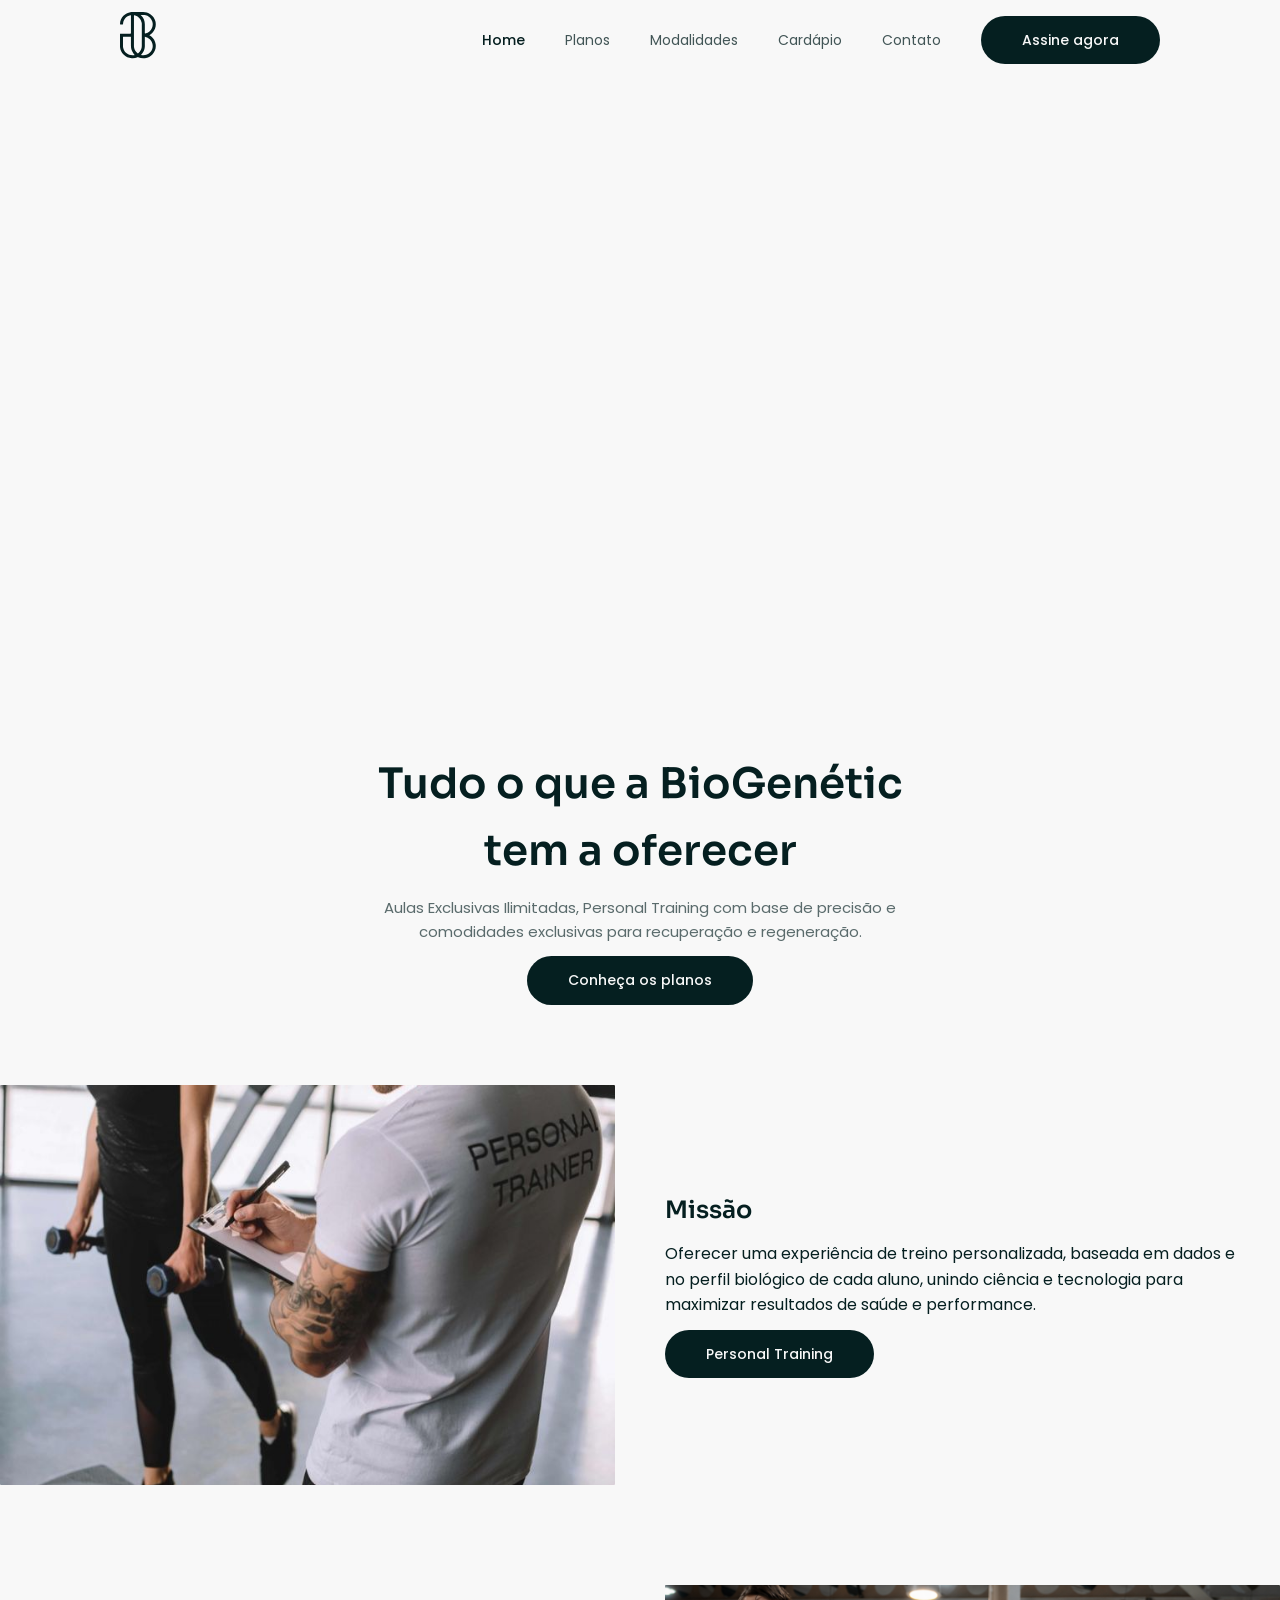
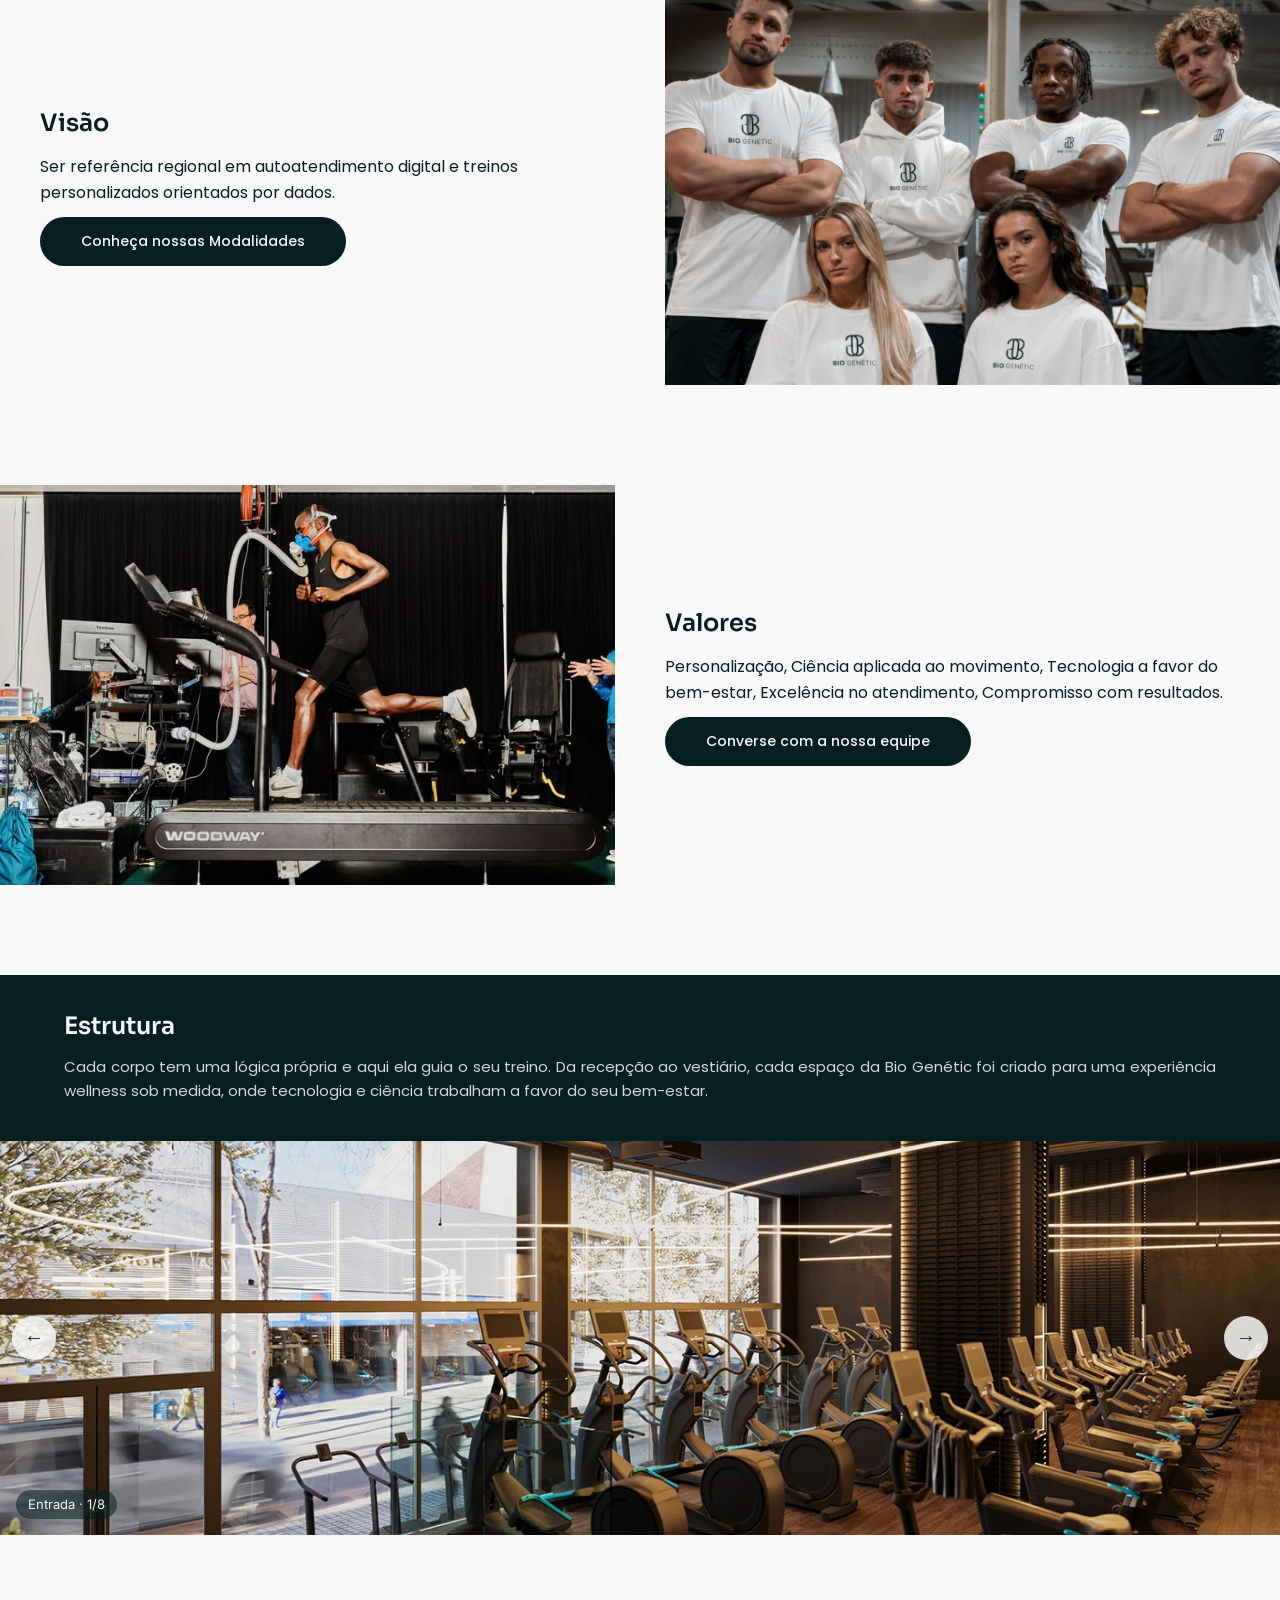
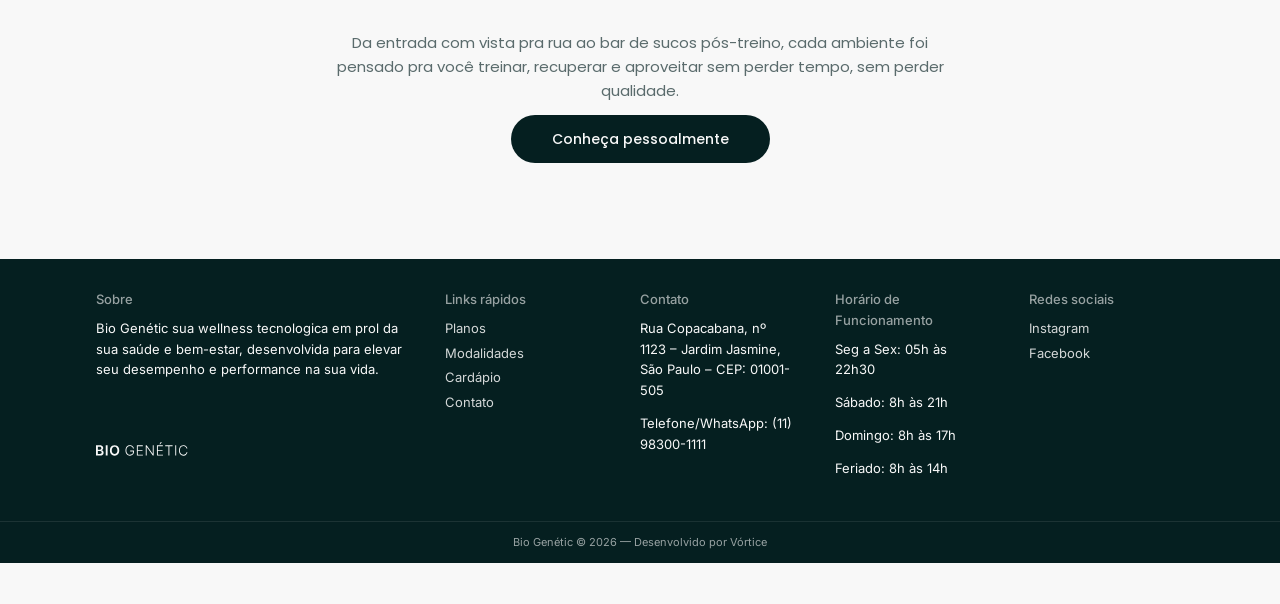
==== index.html @ 3a9eb917 "Primeiro commit: site institucional Bio Genétic (UC15) Site estático completo (Home, Planos, Modalid" ====
<!DOCTYPE html>
<html lang="pt-BR">
<head>
  <meta charset="UTF-8">
  <meta http-equiv="refresh" content="0; url=html/index.html">
  <link rel="canonical" href="html/index.html">
  <title>Bio Genétic</title>
</head>
<body>
  <p>Redirecionando para <a href="html/index.html">a página inicial da Bio Genétic</a>...</p>
</body>
</html>
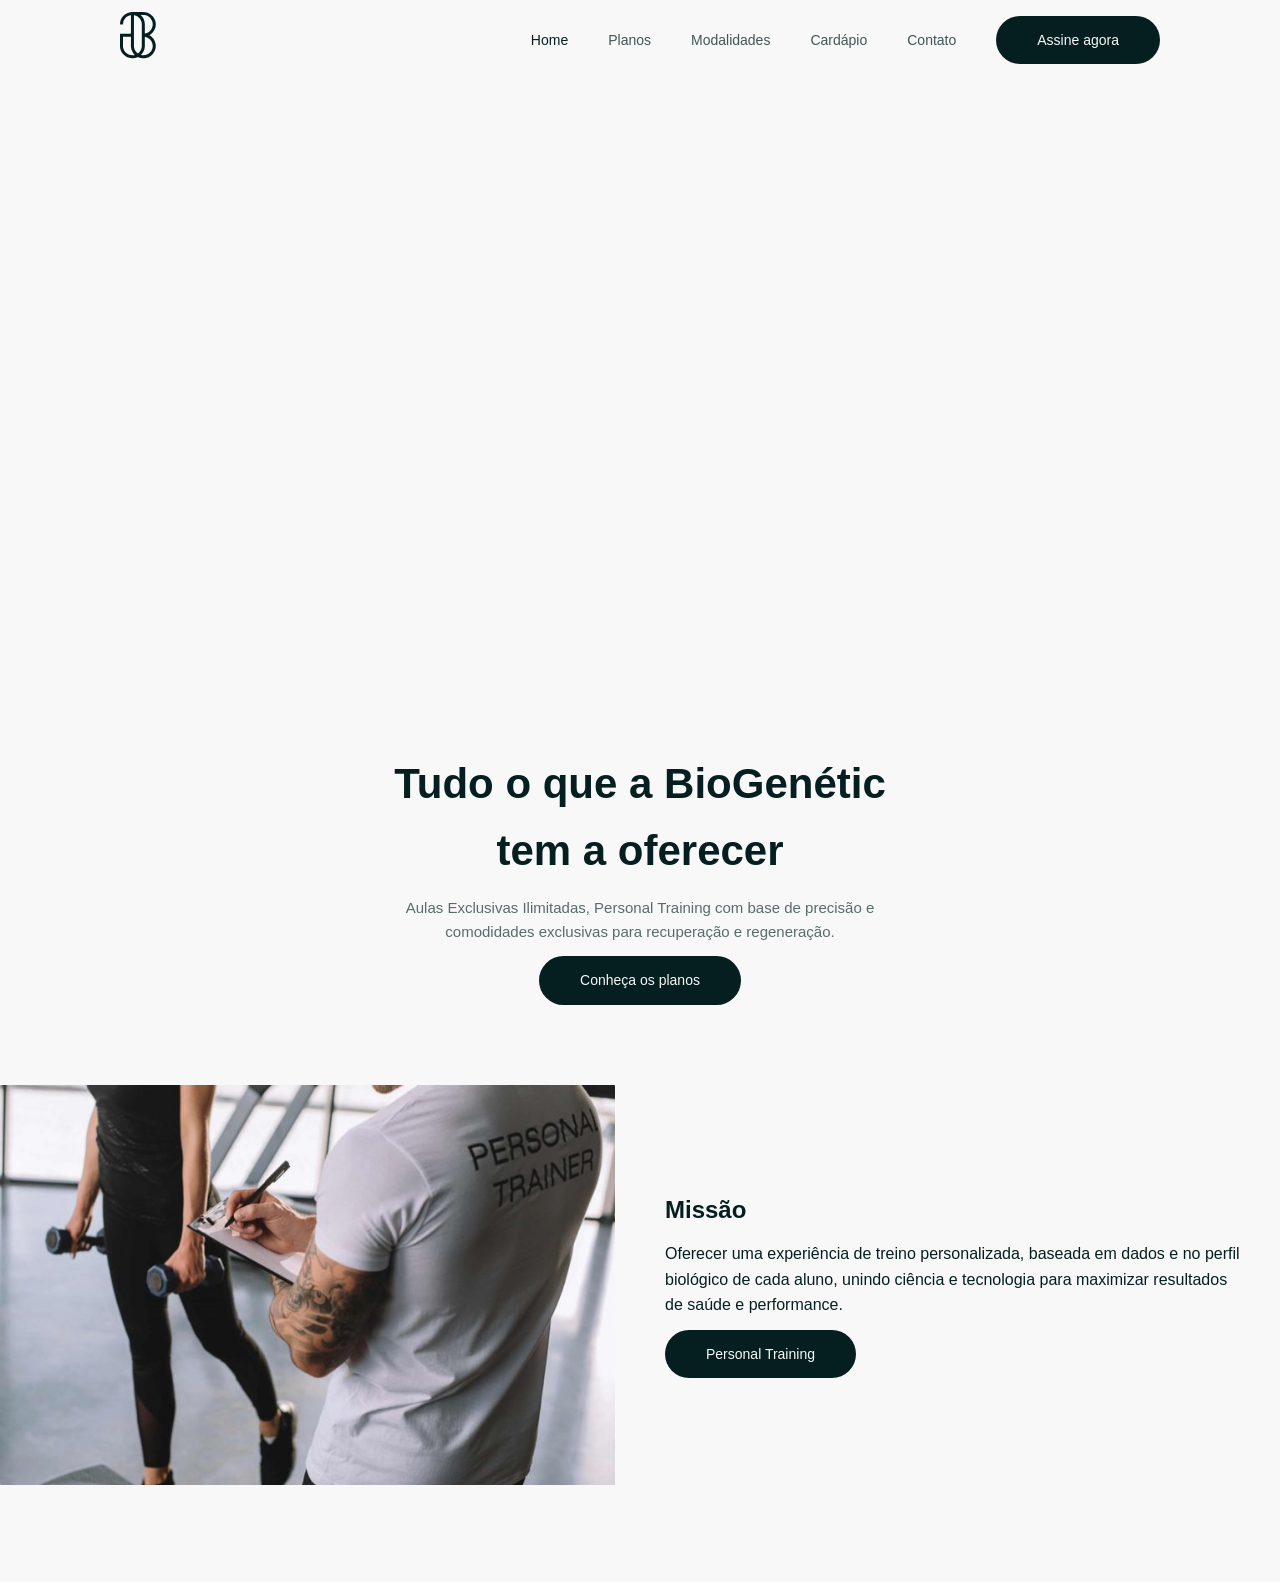
==== commit 002d9c99: "Adiciona favicon a partir do logo em SVG favicon.svg extraído do path já usado em .nav__logo, favico" ====
--- a/index.html
+++ b/index.html
@@ -5,6 +5,8 @@
   <meta http-equiv="refresh" content="0; url=html/index.html">
   <link rel="canonical" href="html/index.html">
   <title>Bio Genétic</title>
+  <link rel="icon" type="image/svg+xml" href="img/favicon.svg">
+  <link rel="alternate icon" href="favicon.ico">
 </head>
 <body>
   <p>Redirecionando para <a href="html/index.html">a página inicial da Bio Genétic</a>...</p>
